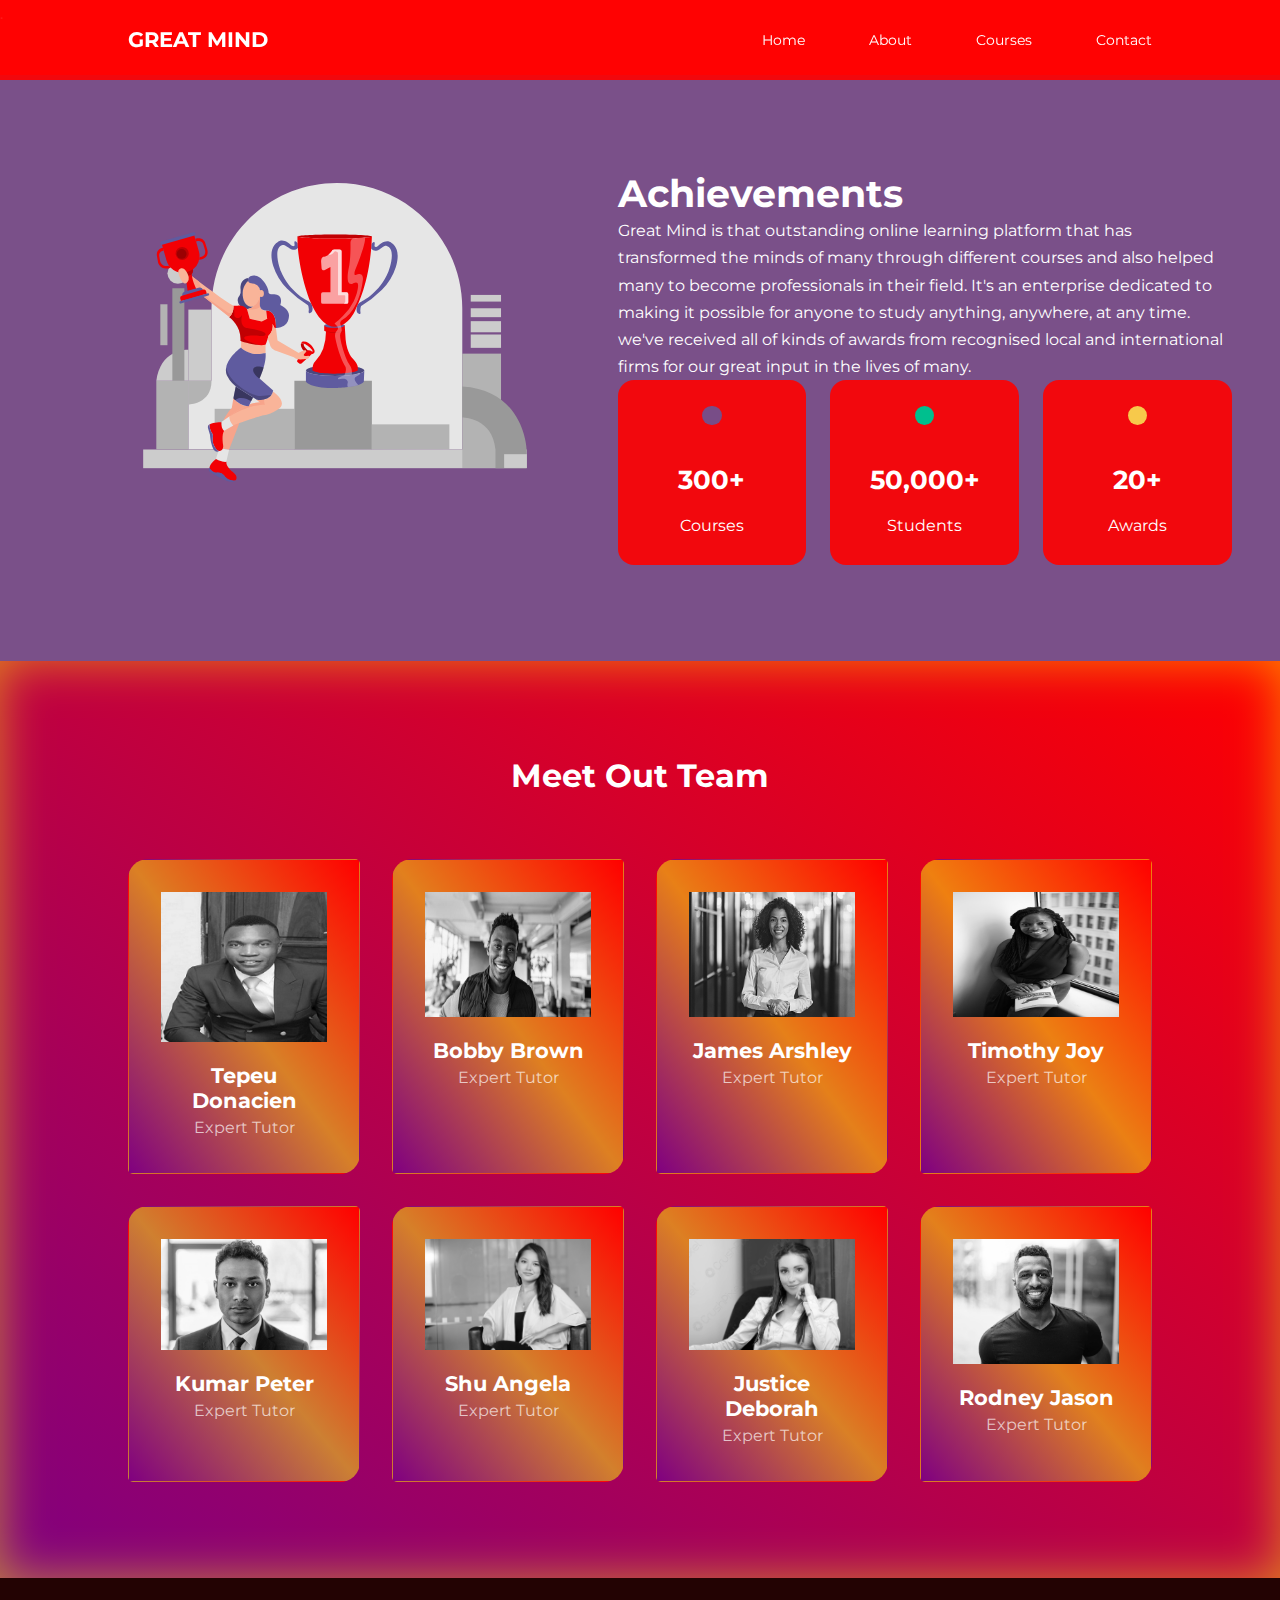
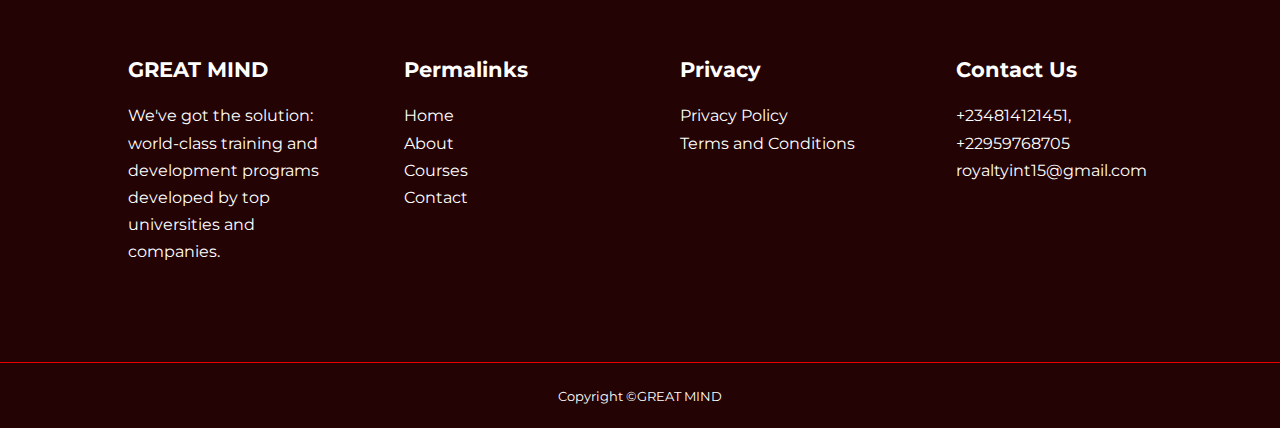
==== about.html @ f4f1f2b3 "initial great mind files" ====
<!DOCTYPE html>
<html lang="en">
<head>
    <meta charset="UTF-8">
    <meta http-equiv="X-UA-Compatible" content="IE=edge">
    <meta name="viewport" content="width=device-width, initial-scale=1.0">
    <title>Great Mind School</title>

    <!-- ICON SCOUT-->
    <link rel="stylesheet" href="https://unicons.iconscout.com/release/v4.0.0/css/line.css">.

    <!--GOOGLE FONT-->
    <link rel="preconnect" href="https://fonts.googleapis.com">
<link rel="preconnect" href="https://fonts.gstatic.com" crossorigin>
<link href="https://fonts.googleapis.com/css2?family=Montserrat:wght@300;400;500;600;700;800;900&family=Ubuntu&display=swap" rel="stylesheet">


    <!--ICON-->
    <link rel="icon" href="fav.ico?v=2">

    <!--CSS-->
    <link rel="stylesheet" href="css/style.css">
    <link rel="stylesheet" href="css/about.css">

</head>
<body>
    <!--NAV BAR-->
    <nav>
        <div class="container nav__container">
            <a href="index.html"><h4>GREAT MIND</h4></a>
            <ul class="nav__menu">
                <li><a href="index.html">Home</a></li>
                <li><a href="about.html">About</a></li>
                <li><a href="course.html">Courses</a></li>
                <li><a href="contact.html">Contact</a></li>
            </ul>
             <button id="open-menu-btn"><i class="uil uil-bars"></i></button >
             <button id="close-menu-btn"><i class="uil uil-multiply"></i></button>
        </div>
    </nav>

    
     <!--ACHIEVEMENTS-->

    <section class="about__achievements">
        <div class="container about__achievements-container">
            <div class="about__achievement-left">
                <img src="./images/about-achievement.svg" alt="">
            </div>
            <div class="about__achievement-right">
                <h1>Achievements</h1>
                <p class="achievement-long-p">
                    Great Mind is that outstanding online learning platform that has transformed the minds of many through different courses and also helped many to become professionals in their field. It's an enterprise dedicated to making it possible for anyone to study anything, anywhere, at any time. we've received all of kinds of awards from recognised local and international firms for our great input in the lives of many.
                </p>
                <div class="achievements__cards">
                    <article class="achievement__card">
                        <span class="achievement__icon">
                            <i class="uil uil-video"></i>
                        </span>
                        <h3>300+</h3>
                        <p>Courses</p>
                    </article>

                    <article class="achievement__card">
                        <span class="achievement__icon">
                            <i class="uil uil-users-alt"></i>
                        </span>
                        <h3>50,000+</h3>
                        <p>Students</p>
                    </article>

                    <article class="achievement__card">
                        <span class="achievement__icon">
                            <i class="uil uil-trophy"></i>
                        </span>
                        <h3>20+</h3>
                        <p>Awards</p>
                    </article>
                </div>
            </div>
        </div>
    </section>

     <!--OUR TEAMS-->
     <section class="team">
        <h2>Meet Out Team</h2>
        <div class="container team__container">
            <article class="team__member">
                <div class="team__member-image">
                    <img src="./images/team-1.jpg" alt="">
                </div>
                <div class="team__member-info">
                    <h4>Tepeu Donacien</h4>
                    <p>Expert Tutor</p>
                </div>
                <div class="team__member-socials">
                    <a href="https://instagram.com" target="_blank"><i class="uil uil-instagram"></i></a>
                    <a href="https://twitter.com" target="_blank"><i class="uil uil-twitter-alt"></i></a>
                    <a href="https://linkedin.com" target="_blank"><i class="uil uil-linkedin-alt"></i></a>
                </div>
            </article>

            <article class="team__member">
                <div class="team__member-image">
                    <img src="./images/team-3.jpg" alt="">
                </div>
                <div class="team__member-info">
                    <h4>Bobby Brown</h4>
                    <p>Expert Tutor</p>
                </div>
                <div class="team__member-socials">
                    <a href="https://instagram.com" target="_blank"><i class="uil uil-instagram"></i></a>
                    <a href="https://twitter.com" target="_blank"><i class="uil uil-twitter-alt"></i></a>
                    <a href="https://linkedin.com" target="_blank"><i class="uil uil-linkedin-alt"></i></a>
                </div>
            </article>

            <article class="team__member">
                <div class="team__member-image">
                    <img src="./images/team-5.jpg" alt="">
                </div>
                <div class="team__member-info">
                    <h4>James Arshley</h4>
                    <p>Expert Tutor</p>
                </div>
                <div class="team__member-socials">
                    <a href="https://instagram.com" target="_blank"><i class="uil uil-instagram"></i></a>
                    <a href="https://twitter.com" target="_blank"><i class="uil uil-twitter-alt"></i></a>
                    <a href="https://linkedin.com" target="_blank"><i class="uil uil-linkedin-alt"></i></a>
                </div>
            </article>

            <article class="team__member">
                <div class="team__member-image">
                    <img src="./images/team-7.jpg" alt="">
                </div>
                <div class="team__member-info">
                    <h4>Timothy Joy</h4>
                    <p>Expert Tutor</p>
                </div>
                <div class="team__member-socials">
                    <a href="https://instagram.com" target="_blank"><i class="uil uil-instagram"></i></a>
                    <a href="https://twitter.com" target="_blank"><i class="uil uil-twitter-alt"></i></a>
                    <a href="https://linkedin.com" target="_blank"><i class="uil uil-linkedin-alt"></i></a>
                </div>
            </article>

            <article class="team__member">
                <div class="team__member-image">
                    <img src="./images/team-2.jpg" alt="">
                </div>
                <div class="team__member-info">
                    <h4>Kumar Peter</h4>
                    <p>Expert Tutor</p>
                </div>
                <div class="team__member-socials">
                    <a href="https://instagram.com" target="_blank"><i class="uil uil-instagram"></i></a>
                    <a href="https://twitter.com" target="_blank"><i class="uil uil-twitter-alt"></i></a>
                    <a href="https://linkedin.com" target="_blank"><i class="uil uil-linkedin-alt"></i></a>
                </div>
            </article>

            <article class="team__member">
                <div class="team__member-image">
                    <img src="./images/team-8.jpg" alt="">
                </div>
                <div class="team__member-info">
                    <h4>Shu Angela</h4>
                    <p>Expert Tutor</p>
                </div>
                <div class="team__member-socials">
                    <a href="https://instagram.com" target="_blank"><i class="uil uil-instagram"></i></a>
                    <a href="https://twitter.com" target="_blank"><i class="uil uil-twitter-alt"></i></a>
                    <a href="https://linkedin.com" target="_blank"><i class="uil uil-linkedin-alt"></i></a>
                </div>
            </article>

            <article class="team__member">
                <div class="team__member-image">
                    <img src="./images/team-6.jpg" alt="">
                </div>
                <div class="team__member-info">
                    <h4>Justice Deborah</h4>
                    <p>Expert Tutor</p>
                </div>
                <div class="team__member-socials">
                    <a href="https://instagram.com" target="_blank"><i class="uil uil-instagram"></i></a>
                    <a href="https://twitter.com" target="_blank"><i class="uil uil-twitter-alt"></i></a>
                    <a href="https://linkedin.com" target="_blank"><i class="uil uil-linkedin-alt"></i></a>
                </div>
            </article>

            <article class="team__member">
                <div class="team__member-image">
                    <img src="./images/team-4.jpg" alt="">
                </div>
                <div class="team__member-info">
                    <h4>Rodney Jason</h4>
                    <p>Expert Tutor</p>
                </div>
                <div class="team__member-socials">
                    <a href="https://instagram.com" target="_blank"><i class="uil uil-instagram"></i></a>
                    <a href="https://twitter.com" target="_blank"><i class="uil uil-twitter-alt"></i></a>
                    <a href="https://linkedin.com" target="_blank"><i class="uil uil-linkedin-alt"></i></a>
                </div>
            </article>

            
        </div>
     </section>


    
  <!--FOOTER-->
 <footer>
    <div class="container footer__container">
    <div class="footer__1">
    <a href="index.html" class="footer__logo"><h4>GREAT MIND</h4></a>
    <P>We've got the solution: world-class training and development programs developed by top universities and companies.</P>
    </div>
    
    <div class="footer__2">
    <h4>Permalinks</h4>
    <ul class="permalinks">
        <li><a href="index.html">Home</a></li>
        <li><a href="about.html">About</a></li>
        <li><a href="course.html">Courses</a></li>
        <li><a href="contact.html">Contact</a></li>
    </ul>
    </div>
    
    <div class="footer__3">
        <h4>Privacy</h4>
        <ul class="privacy">
            <li><a href="a">Privacy Policy</a></li>
            <li><a href="a">Terms and Conditions</a></li>
            <li><a href="Refund Policy"></a></li>
        </ul>
    </div>
    
    <div class="footer__4">
        <h4>Contact Us</h4>
        <div>
            <p>+234814121451, +22959768705</p>
            <p>royaltyint15@gmail.com</p>
        </div>
        <ul class="footer__socials">
            <li><a href="a"><i class="uil uil-facebook-f"></i></a></li>
    
            <li><a href="a"><i class="uil uil-instagram-alt"></i></a></li>
    
            <li><a href="a"><i class="uil uil-twitter"></i></a></li>
            
            <li><a href="a"><i class="uil uil-linkedin-alt"></i></a></li>
        </ul>
        
    </div>
    
    </div>
    <div class="footer__copyright">
        <small>Copyright &copy;GREAT MIND</small>
    </div>
     </footer>
     
    <!--JAVASCRIPT-->
        <script src="./main.js"> </script>
    </body>
    </html>
---- css/style.css ----
* {
    margin: 0;
    padding: 0;
    border: 0;
    outline: 0;
    text-decoration: none;
    list-style: none;
    box-sizing: border-box;
}

:root{
    --color-primary: rgb(255, 117, 117);
    --color-success: #00bf8e;
    --color-warning: #f7c94b;
    --color-danger: rgb(197, 57, 197);
    --color-danger-varient: rgba(247, 88, 66, 0.4);
    --color-white: #ffffff;
    --color-light: rgba(255, 255, 255, 0.7);
    --color-black: #000;
    --color-bg :  rgba(255, 0, 0, 0.9);
    --color-bg1: #e86a74;
    --color-bg2:rgb(228, 65, 65);
   
    --container-width-lg:80%;
    --container-width-md:90%;
    --container-width-sm:94%;

    --transition: all 400ms ease;
  
    
}
 /*BODY */
body {
    font-family: 'Montserrat', sans-serif;
    line-height: 1.7;
    color: var(--color-white);
    background: var(--color-bg);
}

.container{
    width: var(--container-width-lg);
    margin: 0 auto;
}
 
/* SECTION */
section {
    padding: 6rem 0;
}

section h2{
    text-align: center;
    margin-bottom: 4rem;
}

/* HEADING */
h1,h2,h3,h4,h5{
    line-height: 1.2;
}

h1{
    font-size: 2.4rem;
}

h2{
    font-size: 2rem;
}

h3{
    font-size: 1.6rem;
}

h4{
   font-size: 1.3rem;
}
 
/* ANCHOR TAG */
a{
    color: var(--color-white);
}

/* IMAGE */
img{
    width: 100%;
    display: block;
    object-fit: cover;
}

/* BUTTON*/
.btn {
    display: inline-block;
    background: var(--color-danger);
    color: var(--color-white);
    padding: 1rem 2rem;
    border: 1px solid transparent;
    font-weight: 500;
    transition: var(--transition);
}

.btn:hover{
    background: transparent;
    color: var(--color-white);
    border-color: var(--color-white);
}

.btn-primary{
    background: var(--color-danger);
    color: var(--color-white);
}

/* NAV BAR */
nav {
    background: transparent;
    width: 100vw;
    height: 5rem;
    position: fixed;
    top: 0;
    z-index: 11;
}
/* change navbar scroll using js*/
.window-scroll{
    background: var(--color-black);
box-shadow: 0 1rem 2rem rgba(0, 0, 0, 0.3);
}
.nav__container {
    height: 100%;
    display: flex;
    justify-content: space-between;
    align-items: center;
}

nav button{
    display: none;
}

.nav__menu{
    display: flex;
    align-items: center;
    gap: 4rem;
}

.nav__menu a{
    font-size: 0.9rem;
    transition: var(--transition);
}

.nav__menu a:hover {
    color: var(--color-bg);

}

/* HEADER */
header{
    position: relative;
    top: 3rem;
    overflow: hidden;
    height: 60vw;
    margin-left: 2rem;
    margin-bottom: 3rem;
    background: transparent;

}

.header__container{
    display: grid;
    grid-template-columns: 1fr 1fr;
    align-items: center;
    gap: 5rem;
    height: 100%;
}
.header__left p{
    margin: 1rem 0 2.4rem;
  
}


/* CATEGORIES */
#grad {
    background-image: linear-gradient(to bottom right, red, yellow);
  }
  .categories{
    height: 50rem;
  }
.categories h1{
    line-height: 1;
    margin-bottom: 3rem;
}
.categories__container{
    display: grid;
    grid-template-columns: 40% 60%;
    gap: 4rem;

}
.categories__left{
    margin-right: 4rem;
}
.categories__left p{
    margin: 1rem 0 3rem;

}
.categories__right{
    display: grid;
    grid-template-columns: repeat(3, 1fr);
    gap: 1.2rem;
    margin-right: 3rem;
}
.category{
    background: var(--color-bg2);
    padding: 2rem;
    border-radius: 2rem;
    transition: var(--transition);
}
.category:hover{
    box-shadow: 0 3rem 3rem rgba(0, 0, 0, 0.3);
    z-index: 1;
}
.category:nth-child(1) .category__icon{
    background: var(--color-danger);
}
.category:nth-child(2) .category__icon{
    background: var(--color-success);
}
.category:nth-child(4) .category__icon{
    background: var(--color-success);
}
.category:nth-child(6) .category__icon{
    background: var(--color-danger);
}
.category__icon{
    background: var(--color-primary);
    padding: 0.7rem;
    border-radius: 0.9rem;
}
.category h5{
    margin: 2rem 0 1rem;
}
.category p{
    font-size: 0.85rem;
}

/* POPULAR COURSES */
.courses{
    margin-top: 7rem;
   
}
.courses__container{
    display: grid;
    grid-template-columns: repeat(3, 1fr);
    gap: 2rem;
}
.course{
   background: var(--color-bg2);
    text-align: center;
    border: 1px solid transparent;
    position: relative;
}

.course__info{
    padding: 2rem;
}
.course:hover{
    background: transparent;
    box-shadow: 0 3rem 3rem rgba(0, 0, 0, 0.8);
    transition: var(--transition);
}
.course__info p{
    margin: 1.2rem 0 2rem;
    font-size: 0.9rem;
}

/* FREQUENTLY ASKED QUESTIONS */
.faqs{
    background: linear-gradient(to bottom left, red, purple);
    box-shadow: inset 0 0 3rem rgba(255, 255, 0, 0.5);
}

.faqs__container{
    display: grid;
    grid-template-columns: 1fr 1fr;
    gap: 1rem;
}

.faq{
    padding: 2rem;
    display: flex;
    align-items: center;
    gap: 1.4rem;
    height: fit-content;
    background:var(--color-black);
    cursor: pointer;
}
.faq h4{
    font-size: 1rem;
    line-height: 2.2;
}

.faq__icon{
    align-self: flex-start;
    font-size: 1.2rem;
}

.faq p {
    margin-top: 0.8rem;
    display: none;
}
.faq.open p {
display: block;
}


/* TESTIMONIALS */
.testimonial__container{
    overflow-x: hidden;
    position: relative;
    margin-bottom: 5rem;
}
.testimonial{
    padding-top: 2rem;
}
.avatar{
    width: 7rem;
    height: 7rem;
    border-radius: 50%;
    overflow: hidden;
    margin: 0 auto 1rem;
    border: 5px solid var(--color-black);
}

.testimonial__info {
    text-align: center;
}
.testimonial__body{
    background-image: linear-gradient(to bottom right, red, black);
    padding: 2rem;
    margin-top: 3rem;
    position: relative;
}
.testimonial__body::before{
    content: "";
    display: block;
    background-image:linear-gradient( 135deg, transparent,black, transparent, black);
    width: 3rem;
    height: 3rem;
    position: absolute;
    z-index: -1;
    left: 50%;
    top: -1.5rem;
    transform: rotate(45deg);
}

/* FOOTER */
footer{
    background: rgba(0, 0, 0, 0.863);
    padding-top: 5rem;
    font-size: 0.9;
}

.footer__container{
    display: grid;
    grid-template-columns: repeat(4, 1fr);
    gap: 5rem;
}

.footer__container >div h4{
    margin-bottom: 1.2rem;
}

.footer__1 p{
    margin: 0 0 2rem;
}

.footer ul li {
    margin-bottom: 0.7rem;
}

.footer ul li a:hover{
    text-decoration: underline;
}

.footer__socials{
    display: flex;
    gap: 1rem;
    font-size: 1.2rem;
    margin-top: 2rem;
}

.footer__copyright{
    text-align: center;
    margin-top: 4rem;
    padding: 1.2rem 0;
    border-top: 1px solid var(--color-bg);
}




/******************MEDIA QUERY TABLET **********/
@media screen and (max-width: 1024px) {
    .container{
        width: var(--container-width-md);
    }
    h1{
        font-size: 2.2rem;
    }
    h2{
        font-size: 1.7rem;
    }
    h3{
        font-size: 1.4rem;
    }
    h4{
        font-size: 1.2rem;
    }

    /*****NAV BAR***/
    nav button{
        display: inline-block;
        background: transparent;
        font-size: 1.8rem;
        color: var(--color-white);
        cursor: pointer;
    }

    nav button#close-menu-btn{
        display: none;
    }

    .nav__menu{
        position: fixed;
        top: 5rem;
        right: 5%;
        height: fit-content;
        width: 18rem;
        flex-direction: column;
        gap: 0;
        display: none;
    }

    .nav__menu li{
        width: 100%;
        height: 5.8rem;
        animation: animateNavItems 400ms linear forwards;
        transform-origin: top right;
        opacity: 0;
    }

    .nav__menu li:nth-child(2){
        animation-delay: 200ms;
    }
    .nav__menu li:nth-child(3){
        animation-delay: 300ms;
    }
    .nav__menu li:nth-child(4){
        animation-delay: 400ms;
    }

    @keyframes animateNavItems {
        0%{
            transform: rotateZ(-90deg) rotateX(90deg) scale(0.1);
        }
        100%{
            transform: rotateZ(0)  rotateX(0) scale(1);
            opacity: 1;
        }
    }
/****** NAV BAR   ********/
    .nav__menu li a {
       background-image:  linear-gradient(to bottom right, red, black);
        box-shadow: -4rem 6rem 10rem rgba(0, 0, 0, 0.6);
        width: 100%;
        height: 100%;
        display: grid;
        place-items: center;

    }

    .nav__menu li a:hover {
        background: var(--color-bg);
        color: var(--color-white);

    }

    /************* HEADER *********/
    header {
        height: 52vh;
        margin-bottom: 4rem;
    }

    .header

    .header__container{
        gap: 0;
        padding-bottom: 3rem;
    }

    /*********** CATEGORIES ******/
    .categories{
        height: auto;
    }
    .categories__container{
        grid-template-columns: 1fr;
        gap: 3rem;
    }

    .categories__left{
        margin-right: 0;
    }

    /*******POPULAR COURSES **********/
    .courses{
        margin-top: 0;
    }
    .courses__container{
        grid-template-columns: 1fr 1fr;
    }

    /******** FAQS **********/
    .faqs__container{
        grid-template-columns: 1fr 1fr;
    }
    .faq{
        padding: 1.5rem;
    }

    /********* FOOTER ***********/
    .footer__container{
        grid-template-columns: 1fr 1fr;
    }
}


/************ MOBILE MEDIA QUERY ***********/
@media screen and (max-width: 900px){
    .container{
        width: var(--container-width-sm);
    }

    /*******NAV BAR *****/
    nav__menu{
        right: 3%;
    }

    /******* HEADER ********/
    header{
        height: 100vh;
    }

    .header__container{
        grid-template-columns: 1fr;
        text-align: center;
        margin-top: 1.5rem;
    }
    .header__left p{
        margin-bottom: 1.3rem;
    }

    /******* CATEGORIES *********/
    .categories__right{
        grid-template-columns: 1fr 1fr;
        gap: 0.7rem;
    }
    .category{
        padding: 1rem;
        border-radius: 1rem;
    }
    .category__icon{
        margin-top: 4px;
        display: inline-block;
    }

    /******* POPULAR COURSES *******/
    .courses__container{
        grid-template-columns: 1fr;
    }

    /******** FAQS *******/
    .faqs__container{
        grid-template-columns: 1fr;
    }

    /******* TESTIMONIALS ******/
    .testimonial__body{
        padding: 4.2rem;
    }

    /******** FOOTER ********/
    .footer__container{
        grid-template-columns: 1fr;
        text-align: center;
        gap: 2rem;
    }
    .footer__1 p{
        margin: 1rem auto;
    }
    .footer__socials{
        justify-content: center;
    }
}
/*   background-image: linear-gradient(to bottom right, purple, red);*/
---- css/about.css ----
:root{
    --color-primary: rgb(255, 117, 117);
    --color-success: #00bf8e;
    --color-warning: #f7c94b;
    --color-danger: rgb(197, 57, 197);
    --color-danger-varient: rgba(247, 88, 66, 0.4);
    --color-white: #ffffff;
    --color-light: rgba(255, 255, 255, 0.7);
    --color-black: #000;
    --color-bg :  rgba(255, 0, 0, 0.9);
    --color-bg1: #e86a74;
    --color-bg2:rgb(228, 65, 65);
   
    --container-width-lg:80%;
    --container-width-md:90%;
    --container-width-sm:94%;

    --transition: all 400ms ease;
  
    
}

/******** NAV BAR **********/
nav {
    background: var(--color-bg);
    width: 100vw;
    height: 5rem;
    position: fixed;
    top: 0;
    z-index: 11;
}



/*******INTRO******/



/*********** ACHIEVEMENT ********/
.about__achievements{
    margin-top: 3rem;
    background: rgba(96, 91, 159, 0.84);
}

.about__achievements-container{
    display: grid;
    grid-template-columns: 40% 60%;
    gap: 5rem;
}

.about__achievements-right >p{
    margin: 1.6rem 0 2.5rem;
}

.achievements__cards{
    display: grid;
    grid-template-columns: repeat(3, 1fr);
    gap: 1.5rem;
}

.achievement__card{
    background: var(--color-bg);
    padding: 1.6rem;
    border-radius: 1rem;
    text-align: center;
}

.achievements__card:hover{
    background: black;
    box-shadow: 0 3rem 3rem rgba(0, 0, 0, 0.3);
}

.achievement__icon{
    background: rgba(96, 91, 159, 0.84);
    padding: 0.6rem;
    border-radius: 1rem;
    display: inline-block;
    margin-bottom: 2rem;
    font-size: 2rem;
}
.achievement__card:nth-child(2) .achievement__icon{
    background: var(--color-success);

}

.achievement__card:nth-child(3) .achievement__icon{
    background: var(--color-warning);

}

.achievement__card p{
    margin-top: 1rem;
}

/********** TEAMS*******/
.team{
    background: linear-gradient(to bottom left, red, purple);
    box-shadow: inset 0 0 3rem rgba(255, 255, 0, 0.5);
}
.team__container{
    display: grid;
    grid-template-columns: repeat(4, 1fr);
    gap: 2rem;
}
.team__member{
    background:linear-gradient(to bottom left, red, #ffff0080, purple); 
    padding: 2rem;
    border: 1px solid transparent;
    transition: var(--transition);
    position: relative;
    overflow: hidden;
    border-radius: 20px 5px;
}

.team__member:hover{
    background: transparent;
    border-color: linear-gradient(to bottom left, red, #ffff0080, purple);
}

.team__member-image img{
    filter: saturate(0);
}

.team__member:hover img{
    filter: saturate(1);
}

.team__member-info{
    text-align: center;
    margin-top: 1.4rem;
}

.team__member-info p{
    color: var(--color-light);
}

.team__member-socials{
    position: absolute;
    top: 50%;
    transform: translateY(-50%);
    right: -100%;
    display: flex;
    flex-direction: column;
    background:  linear-gradient(to bottom left, red, #ffff0080, purple);
    border-radius: 1rem 0 0 1rem;
    box-shadow: -2rem - 2rem rgba(0, 0, 0, 0.3);
}

.team__member:hover .team__member-socials{
    right: 0;
    transition: var(--transition);
}

.team__member-socials a{
    padding: 0.5rem;
}



/**********TABLET MEDIA QUERIES ******/

@media screen and (max-width: 1024px) {

    /********** INTRO *******/
    


    /**********ACHIEVEMENTS ******/
    .about__achievements{
        margin-top: 2rem;
    }

    .about__achievements-container{
        grid-template-columns: 1fr;
        gap: 4rem;
    }

    .about__achievements-left{
        width: 80%;
        margin: 0 auto;
    }
    .achievement-long-p{
        margin-bottom: 2rem;
    }

    /**********TEAM ******/
    .team__container{
        grid-template-columns: repeat(3,1fr);
        gap: 1.5rem;

    }

    .team__member{
        padding: 1rem;
    }
}

/**********TABLET MEDIA QUERIES ******/
@media screen and (max-width:600px) {


    /********** ACHIEVEMENT ******/

    
    .achievements__cards{
        grid-template-columns: 1fr 1fr;
        gap: 0.7rem;
    }
    /********** TEAM ******/
    .team__container{
        grid-template-columns: 1fr 1fr;
        gap: 0.7rem;
    }

    .team__member{
        padding: 0;
    }

    .team__member p{
        margin-bottom: 1.5rem;
    }
}
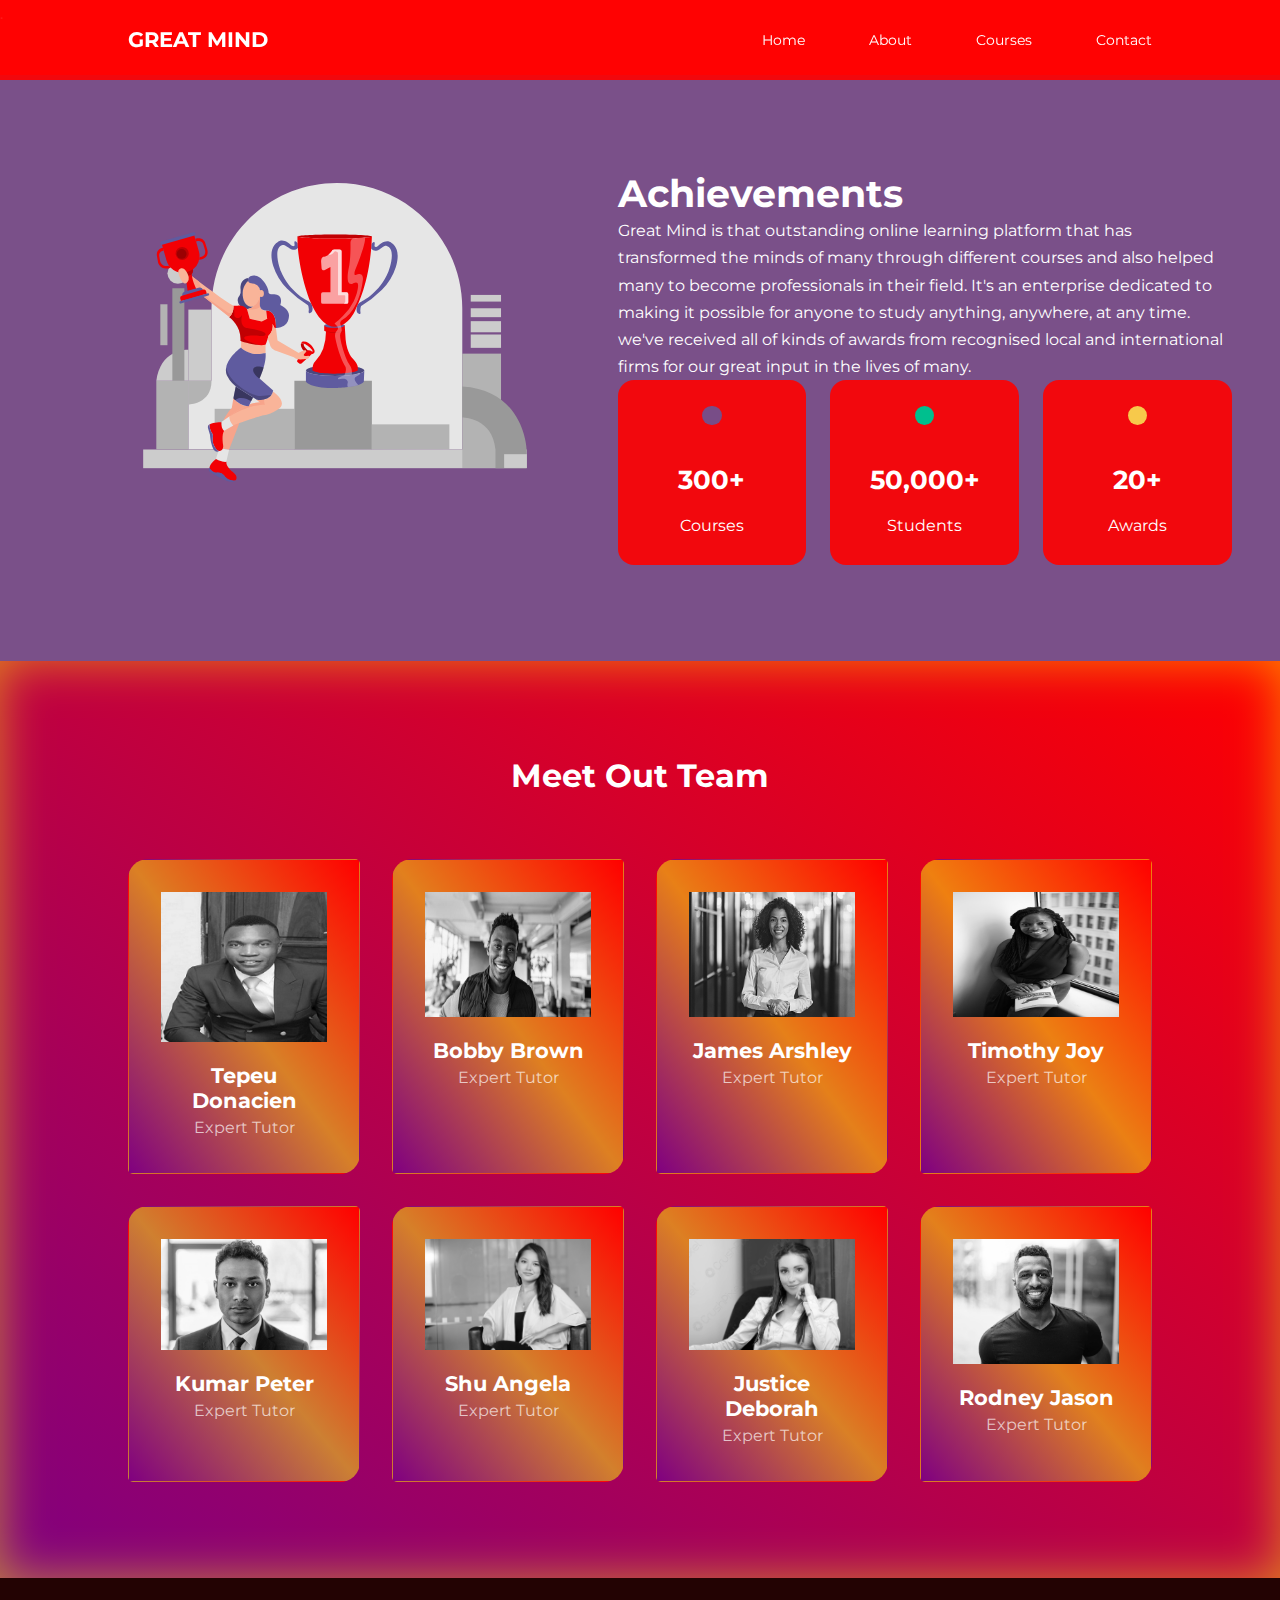
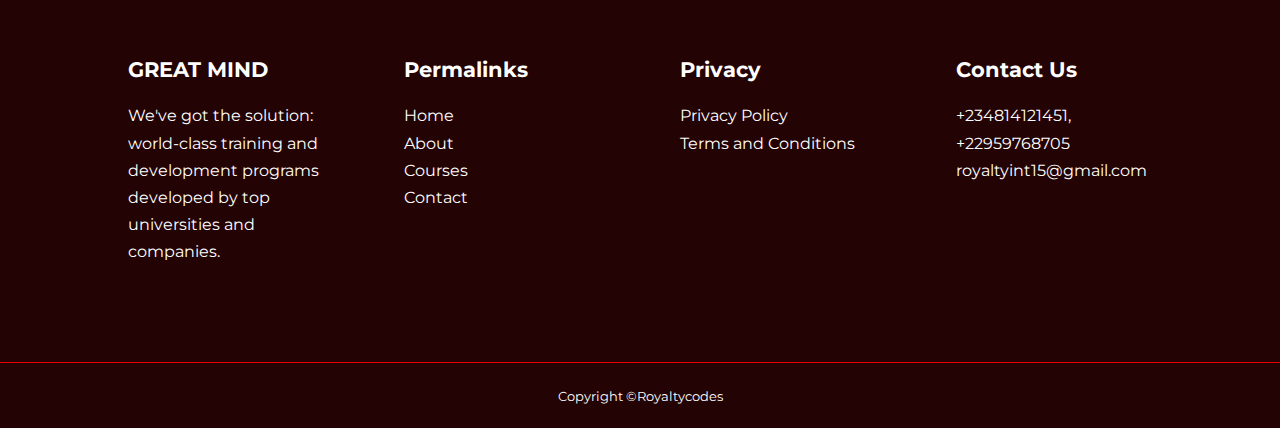
==== commit 3185e70b: "Update about.html" ====
--- a/about.html
+++ b/about.html
@@ -258,11 +258,11 @@
     
     </div>
     <div class="footer__copyright">
-        <small>Copyright &copy;GREAT MIND</small>
+        <small>Copyright &copy;Royaltycodes</small>
     </div>
      </footer>
      
     <!--JAVASCRIPT-->
         <script src="./main.js"> </script>
     </body>
-    </html>+    </html>
